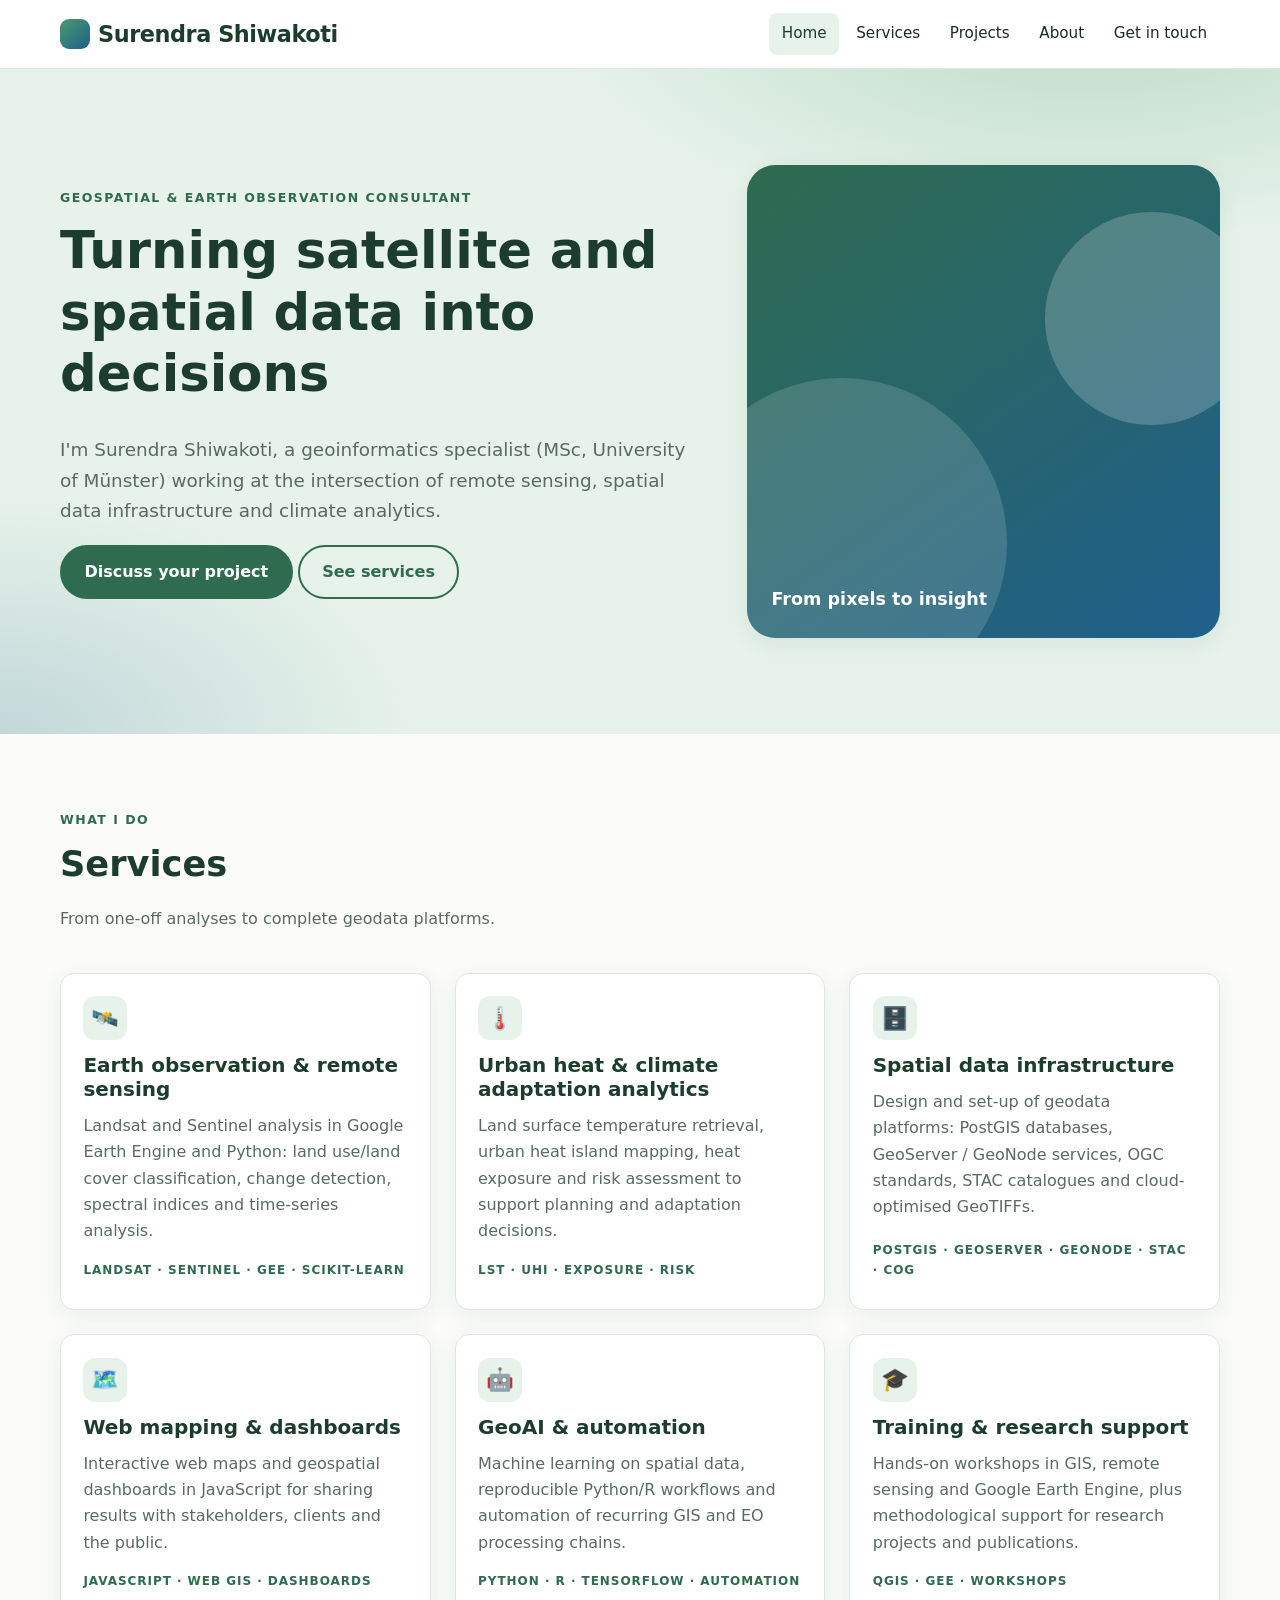
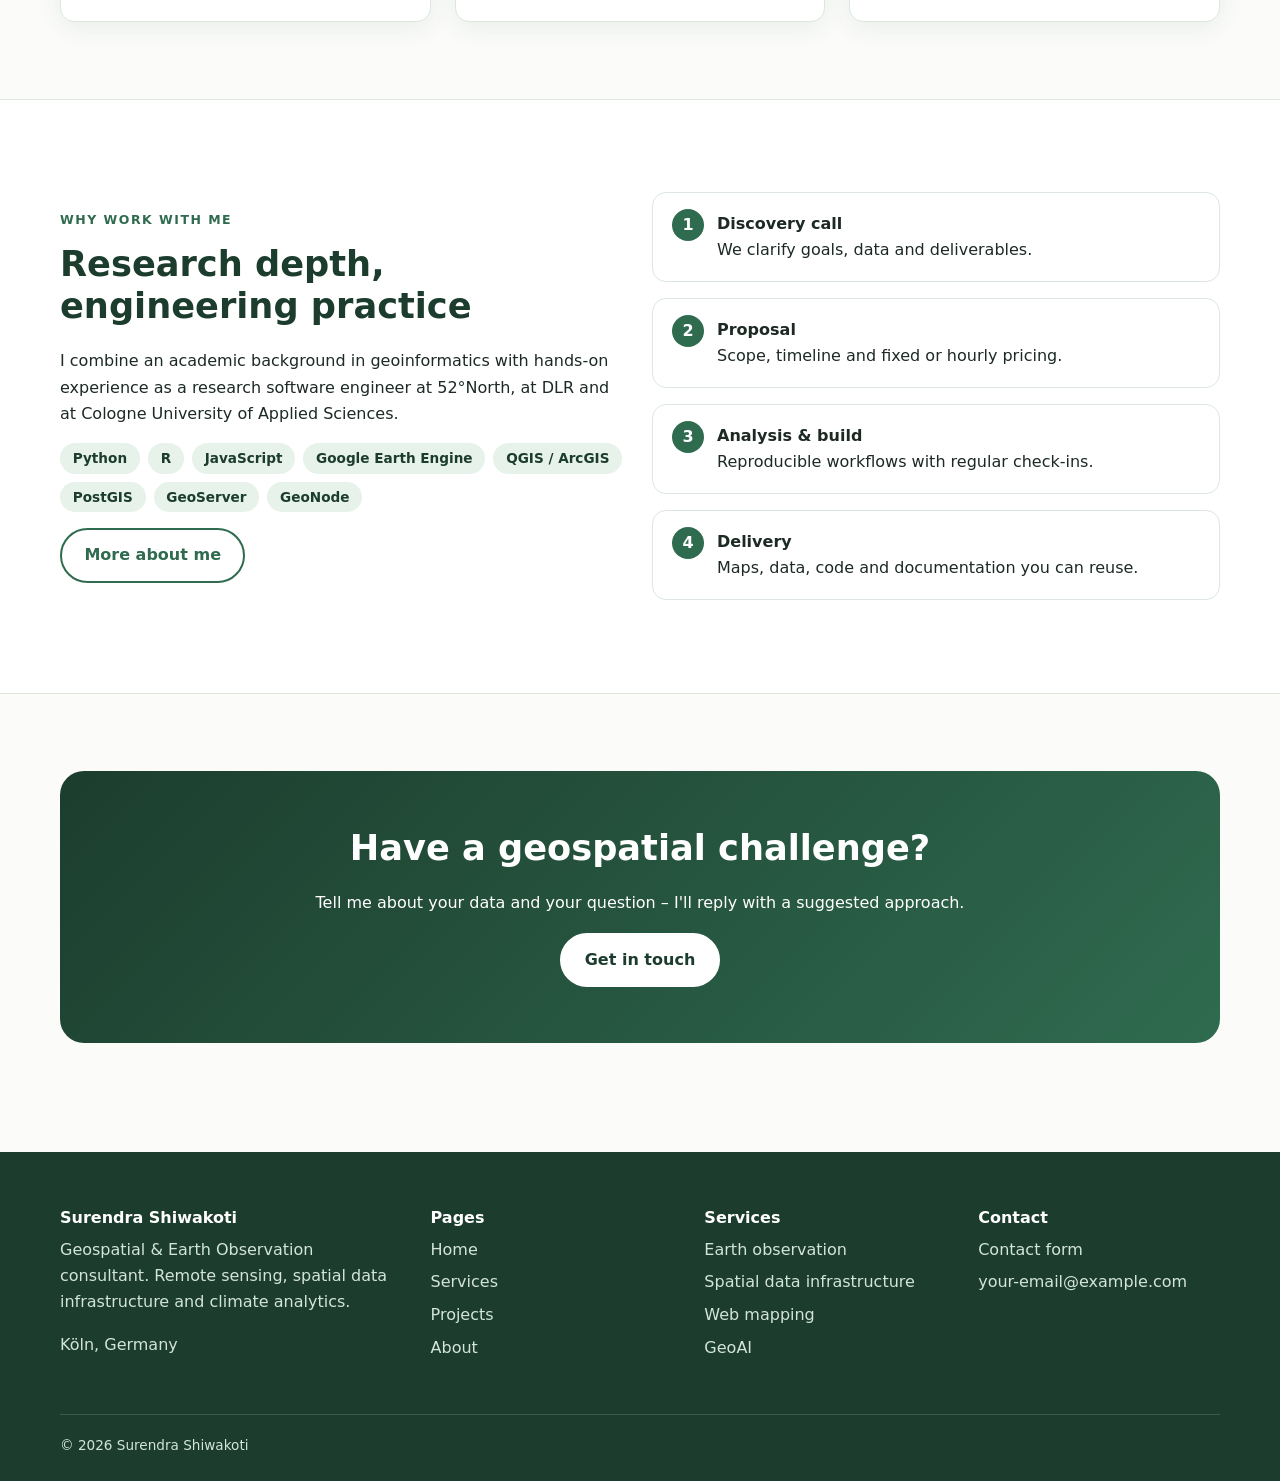
==== index.html @ d93bb08f "Add files via upload" ====
<!doctype html>
<html lang="en"><head><meta charset="utf-8"><meta name="viewport" content="width=device-width, initial-scale=1">
<title>Geospatial & Earth Observation Consultant – Surendra Shiwakoti</title><meta name="description" content="Geospatial consulting: remote sensing, Google Earth Engine, spatial data infrastructure, urban heat and climate analytics.">
<link rel="stylesheet" href="assets/style.css"></head><body>
<a class="skip" href="#main">Skip to content</a>
<header class="site-header"><div class="container header-inner">
<a class="brand" href="index.html"><span class="brand-mark"></span>Surendra Shiwakoti</a>
<button class="menu-toggle" aria-expanded="false" aria-label="Menu">☰ Menu</button>
<nav class="main-nav" aria-label="Main"><ul><li><a href="index.html" aria-current="page">Home</a></li><li><a href="services.html">Services</a></li><li><a href="projects.html">Projects</a></li><li><a href="about.html">About</a></li><li><a class="btn" href="contact.html">Get in touch</a></li></ul></nav></div></header><main id="main">
<section class="hero"><div class="container hero-grid"><div>
<div class="eyebrow">Geospatial &amp; Earth Observation Consultant</div>
<h1>Turning satellite and spatial data into decisions</h1>
<p class="lead">I'm Surendra Shiwakoti, a geoinformatics specialist (MSc, University of Münster) working at the intersection of remote sensing, spatial data infrastructure and climate analytics.</p>
<p><a class="btn" href="contact.html">Discuss your project</a> <a class="btn ghost" href="services.html">See services</a></p>
</div><div class="hero-art" role="img" aria-label="Abstract illustration"><span>From pixels to insight</span></div></div></section>

<section><div class="container"><div class="section-head"><div class="eyebrow">What I do</div><h2>Services</h2>
<p>From one-off analyses to complete geodata platforms.</p></div>
<div class="grid cols-3"><article class="card" id="eo"><div class="body"><div class="icon">🛰️</div><h3>Earth observation & remote sensing</h3><p>Landsat and Sentinel analysis in Google Earth Engine and Python: land use/land cover classification, change detection, spectral indices and time-series analysis.</p><div class="tag">Landsat · Sentinel · GEE · scikit-learn</div></div></article><article class="card" id="climate"><div class="body"><div class="icon">🌡️</div><h3>Urban heat & climate adaptation analytics</h3><p>Land surface temperature retrieval, urban heat island mapping, heat exposure and risk assessment to support planning and adaptation decisions.</p><div class="tag">LST · UHI · exposure · risk</div></div></article><article class="card" id="sdi"><div class="body"><div class="icon">🗄️</div><h3>Spatial data infrastructure</h3><p>Design and set-up of geodata platforms: PostGIS databases, GeoServer / GeoNode services, OGC standards, STAC catalogues and cloud-optimised GeoTIFFs.</p><div class="tag">PostGIS · GeoServer · GeoNode · STAC · COG</div></div></article><article class="card" id="web"><div class="body"><div class="icon">🗺️</div><h3>Web mapping & dashboards</h3><p>Interactive web maps and geospatial dashboards in JavaScript for sharing results with stakeholders, clients and the public.</p><div class="tag">JavaScript · web GIS · dashboards</div></div></article><article class="card" id="geoai"><div class="body"><div class="icon">🤖</div><h3>GeoAI & automation</h3><p>Machine learning on spatial data, reproducible Python/R workflows and automation of recurring GIS and EO processing chains.</p><div class="tag">Python · R · TensorFlow · automation</div></div></article><article class="card" id="training"><div class="body"><div class="icon">🎓</div><h3>Training & research support</h3><p>Hands-on workshops in GIS, remote sensing and Google Earth Engine, plus methodological support for research projects and publications.</p><div class="tag">QGIS · GEE · workshops</div></div></article></div></div></section>

<section class="alt"><div class="container grid cols-2" style="align-items:center"><div>
<div class="eyebrow">Why work with me</div><h2>Research depth, engineering practice</h2>
<p>I combine an academic background in geoinformatics with hands-on experience as a research software engineer at 52°North, at DLR and at Cologne University of Applied Sciences.</p>
<ul class="chips"><li>Python</li><li>R</li><li>JavaScript</li><li>Google Earth Engine</li><li>QGIS / ArcGIS</li><li>PostGIS</li><li>GeoServer</li><li>GeoNode</li></ul>
<a class="btn ghost" href="about.html">More about me</a></div>
<ol class="steps"><li><strong>Discovery call</strong><br>We clarify goals, data and deliverables.</li>
<li><strong>Proposal</strong><br>Scope, timeline and fixed or hourly pricing.</li>
<li><strong>Analysis &amp; build</strong><br>Reproducible workflows with regular check-ins.</li>
<li><strong>Delivery</strong><br>Maps, data, code and documentation you can reuse.</li></ol></div></section>

<section><div class="container"><div class="cta"><h2>Have a geospatial challenge?</h2>
<p>Tell me about your data and your question – I'll reply with a suggested approach.</p><a class="btn" href="contact.html">Get in touch</a></div></div></section></main><footer class="site-footer"><div class="container">
<div class="footer-grid">
<div><h4>Surendra Shiwakoti</h4><p>Geospatial &amp; Earth Observation consultant. Remote sensing, spatial data infrastructure and climate analytics.</p><p>Köln, Germany</p></div>
<div><h4>Pages</h4><ul><li><a href="index.html">Home</a></li><li><a href="services.html">Services</a></li><li><a href="projects.html">Projects</a></li><li><a href="about.html">About</a></li></ul></div>
<div><h4>Services</h4><ul><li><a href="services.html#eo">Earth observation</a></li><li><a href="services.html#sdi">Spatial data infrastructure</a></li><li><a href="services.html#web">Web mapping</a></li><li><a href="services.html#geoai">GeoAI</a></li></ul></div>
<div><h4>Contact</h4><ul><li><a href="contact.html">Contact form</a></li><li>your-email@example.com</li></ul></div>
</div><div class="copyright">© 2026 Surendra Shiwakoti</div></div></footer>
<script src="assets/main.js"></script></body></html>
---- assets/style.css ----
:root {
  --green-900: #1c3d2e;
  --green-700: #2f6b4f;
  --green-500: #4a9a6f;
  --green-100: #e6f2ea;
  --blue-700: #1f5f8b;
  --blue-100: #e3f0f8;
  --ink: #1d2a24;
  --muted: #5a6a62;
  --bg: #fbfcfa;
  --card: #ffffff;
  --line: #dde7e0;
  --radius: 14px;
  --shadow: 0 6px 24px rgba(28, 61, 46, 0.08);
  --max: 1160px;
}

* { box-sizing: border-box; }
html { scroll-behavior: smooth; }
body {
  margin: 0;
  font-family: "Inter", system-ui, -apple-system, "Segoe UI", Roboto, sans-serif;
  color: var(--ink);
  background: var(--bg);
  line-height: 1.65;
}
img { max-width: 100%; display: block; }
a { color: var(--blue-700); }
h1, h2, h3, h4 { line-height: 1.2; color: var(--green-900); margin: 0 0 .6em; }
h1 { font-size: clamp(2rem, 4vw, 3.2rem); }
h2 { font-size: clamp(1.5rem, 3vw, 2.2rem); }
h3 { font-size: 1.25rem; }
p { margin: 0 0 1em; }

.container { width: min(100% - 2rem, var(--max)); margin-inline: auto; }
.skip { position: absolute; left: -999px; }
.skip:focus { left: 1rem; top: 1rem; background: #fff; padding: .5rem 1rem; z-index: 100; }

/* Header */
.site-header {
  position: sticky; top: 0; z-index: 50;
  background: rgba(255,255,255,.92);
  backdrop-filter: blur(8px);
  border-bottom: 1px solid var(--line);
}
.header-inner { display: flex; align-items: center; gap: 1.5rem; min-height: 68px; }
.brand { font-weight: 800; font-size: 1.4rem; color: var(--green-900); text-decoration: none; letter-spacing: -.02em; display: flex; align-items: center; gap: .5rem; }
.brand-mark { width: 30px; height: 30px; border-radius: 9px; background: linear-gradient(135deg, var(--green-500), var(--blue-700)); display: inline-block; }
nav.main-nav { margin-left: auto; }
nav.main-nav ul { list-style: none; display: flex; gap: .25rem; margin: 0; padding: 0; align-items: center; }
nav.main-nav a, nav.main-nav button.drop-btn {
  display: block; padding: .5rem .8rem; border-radius: 8px; text-decoration: none;
  color: var(--ink); font: inherit; font-size: .95rem; background: none; border: 0; cursor: pointer;
}
nav.main-nav a:hover, nav.main-nav button.drop-btn:hover, nav.main-nav a[aria-current="page"] { background: var(--green-100); color: var(--green-900); }
.has-drop { position: relative; }
.dropdown {
  position: absolute; top: 100%; left: 0; min-width: 230px;
  background: #fff; border: 1px solid var(--line); border-radius: 12px; box-shadow: var(--shadow);
  padding: .4rem; display: none; flex-direction: column;
}
.has-drop:hover .dropdown, .has-drop:focus-within .dropdown, .has-drop.open .dropdown { display: flex; }
.btn {
  display: inline-block; padding: .75rem 1.4rem; border-radius: 999px; text-decoration: none;
  background: var(--green-700); color: #fff; font-weight: 600; border: 2px solid var(--green-700);
  transition: transform .15s, background .15s;
}
.btn:hover { background: var(--green-900); border-color: var(--green-900); transform: translateY(-1px); color: #fff; }
.btn.ghost { background: transparent; color: var(--green-700); }
.btn.ghost:hover { background: var(--green-100); color: var(--green-900); }
.menu-toggle { display: none; margin-left: auto; background: none; border: 1px solid var(--line); border-radius: 8px; padding: .5rem .8rem; font-size: 1rem; cursor: pointer; }

/* Hero */
.hero {
  background:
    radial-gradient(900px 400px at 85% -10%, rgba(74,154,111,.28), transparent 60%),
    radial-gradient(700px 400px at 0% 100%, rgba(31,95,139,.18), transparent 60%),
    var(--green-100);
  padding: clamp(3rem, 8vw, 6rem) 0;
}
.hero-grid { display: grid; grid-template-columns: 1.15fr .85fr; gap: 3rem; align-items: center; }
.eyebrow { text-transform: uppercase; letter-spacing: .12em; font-size: .78rem; font-weight: 700; color: var(--green-700); margin-bottom: .75rem; }
.hero p.lead { font-size: 1.15rem; color: var(--muted); max-width: 60ch; }
.hero-art {
  aspect-ratio: 1; border-radius: 28px; position: relative; overflow: hidden;
  background: linear-gradient(145deg, var(--green-700), var(--blue-700));
  box-shadow: var(--shadow);
}
.hero-art::before, .hero-art::after {
  content: ""; position: absolute; border-radius: 50%; background: rgba(255,255,255,.14);
}
.hero-art::before { width: 70%; height: 70%; left: -15%; bottom: -15%; }
.hero-art::after { width: 45%; height: 45%; right: -8%; top: 10%; background: rgba(255,255,255,.2); }
.hero-art span { position: absolute; left: 1.5rem; bottom: 1.5rem; color: #fff; font-weight: 700; font-size: 1.1rem; max-width: 18ch; }

/* Sections */
section { padding: clamp(3rem, 6vw, 5rem) 0; }
.section-head { max-width: 62ch; margin-bottom: 2.5rem; }
.section-head p { color: var(--muted); }
.alt { background: #fff; border-block: 1px solid var(--line); }

.grid { display: grid; gap: 1.5rem; }
.grid.cols-3 { grid-template-columns: repeat(auto-fit, minmax(280px, 1fr)); }
.grid.cols-2 { grid-template-columns: repeat(auto-fit, minmax(340px, 1fr)); }

.card {
  background: var(--card); border: 1px solid var(--line); border-radius: var(--radius);
  overflow: hidden; display: flex; flex-direction: column; box-shadow: var(--shadow);
  transition: transform .2s;
}
.card:hover { transform: translateY(-3px); }
.card .thumb { aspect-ratio: 16/9; background: linear-gradient(135deg, var(--green-500), var(--blue-700)); }
.card .thumb.t2 { background: linear-gradient(135deg, var(--blue-700), #6bb3d9); }
.card .thumb.t3 { background: linear-gradient(135deg, #7fb77e, var(--green-900)); }
.card .body { padding: 1.4rem; display: flex; flex-direction: column; flex: 1; }
.card .tag { font-size: .75rem; font-weight: 700; color: var(--green-700); text-transform: uppercase; letter-spacing: .08em; margin-bottom: .4rem; }
.card h3 a { color: inherit; text-decoration: none; }
.card p { color: var(--muted); flex: 1; }
.card .more { font-weight: 600; text-decoration: none; }

.stat { display: flex; gap: 1.2rem; align-items: center; margin: 1.5rem 0; }
.stat strong { font-size: 3rem; color: var(--green-700); line-height: 1; }

.cta {
  background: linear-gradient(135deg, var(--green-900), var(--green-700));
  color: #fff; border-radius: 24px; padding: clamp(2rem, 5vw, 3.5rem); text-align: center;
}
.cta h2 { color: #fff; }
.cta .btn { background: #fff; color: var(--green-900); border-color: #fff; }

/* Testimonials */
.quote { background: var(--card); border: 1px solid var(--line); border-radius: var(--radius); padding: 1.5rem; }
.quote h4 { font-size: .85rem; text-transform: uppercase; letter-spacing: .08em; color: var(--green-700); margin-bottom: .5rem; }
.quote p { font-style: italic; color: var(--muted); margin: 0; }

/* FAQ */
details { background: var(--card); border: 1px solid var(--line); border-radius: 12px; padding: 1rem 1.25rem; margin-bottom: .75rem; }
summary { cursor: pointer; font-weight: 600; color: var(--green-900); }
details[open] summary { margin-bottom: .6rem; }
details p { margin: 0; color: var(--muted); }

/* Page header */
.page-head { background: var(--green-100); padding: 3rem 0 2.5rem; border-bottom: 1px solid var(--line); }
.page-head p { color: var(--muted); max-width: 60ch; margin: 0; }
.prose { max-width: 74ch; }
.prose ul { padding-left: 1.2rem; }

/* Form */
form.contact { display: grid; gap: 1rem; max-width: 560px; }
form.contact label { font-weight: 600; font-size: .9rem; display: grid; gap: .3rem; }
form.contact input, form.contact textarea {
  font: inherit; padding: .75rem .9rem; border: 1px solid var(--line); border-radius: 10px; background: #fff;
}
form.contact input:focus, form.contact textarea:focus { outline: 2px solid var(--green-500); }

/* Footer */
.site-footer { background: var(--green-900); color: #d3e4da; padding: 3.5rem 0 1.5rem; margin-top: 2rem; }
.site-footer a { color: #d3e4da; text-decoration: none; }
.site-footer a:hover { text-decoration: underline; }
.site-footer h4 { color: #fff; font-size: 1rem; }
.footer-grid { display: grid; grid-template-columns: 1.4fr 1fr 1fr 1fr; gap: 2rem; }
.site-footer ul { list-style: none; padding: 0; margin: 0; display: grid; gap: .4rem; }
.copyright { border-top: 1px solid rgba(255,255,255,.15); margin-top: 2.5rem; padding-top: 1.2rem; font-size: .85rem; }

@media (max-width: 900px) {
  .hero-grid, .footer-grid { grid-template-columns: 1fr; }
  .hero-art { aspect-ratio: 16/9; }
  .menu-toggle { display: block; }
  nav.main-nav { display: none; position: absolute; top: 68px; left: 0; right: 0; background: #fff; border-bottom: 1px solid var(--line); padding: 1rem; margin: 0; }
  nav.main-nav.open { display: block; }
  nav.main-nav ul { flex-direction: column; align-items: stretch; }
  .dropdown { position: static; display: flex; box-shadow: none; border: 0; padding-left: 1rem; }
}
@media (prefers-reduced-motion: reduce) { * { transition: none !important; scroll-behavior: auto !important; } }

/* Consultant additions */
.chips { display: flex; flex-wrap: wrap; gap: .5rem; margin: 0 0 1rem; padding: 0; list-style: none; }
.chips li { background: var(--green-100); color: var(--green-900); border-radius: 999px; padding: .25rem .8rem; font-size: .85rem; font-weight: 600; }
.timeline { border-left: 3px solid var(--green-500); padding-left: 1.5rem; display: grid; gap: 1.6rem; }
.timeline .when { font-size: .8rem; font-weight: 700; color: var(--green-700); text-transform: uppercase; letter-spacing: .08em; }
.timeline h3 { margin-bottom: .2rem; }
.timeline p { margin: 0; color: var(--muted); }
.icon { width: 44px; height: 44px; border-radius: 12px; background: var(--green-100); display: grid; place-items: center; font-size: 1.4rem; margin-bottom: .8rem; }
.steps { counter-reset: s; display: grid; gap: 1rem; padding: 0; list-style: none; }
.steps li { counter-increment: s; background: var(--card); border: 1px solid var(--line); border-radius: var(--radius); padding: 1.1rem 1.3rem 1.1rem 4rem; position: relative; }
.steps li::before { content: counter(s); position: absolute; left: 1.2rem; top: 1rem; width: 2rem; height: 2rem; border-radius: 50%; background: var(--green-700); color: #fff; display: grid; place-items: center; font-weight: 700; }
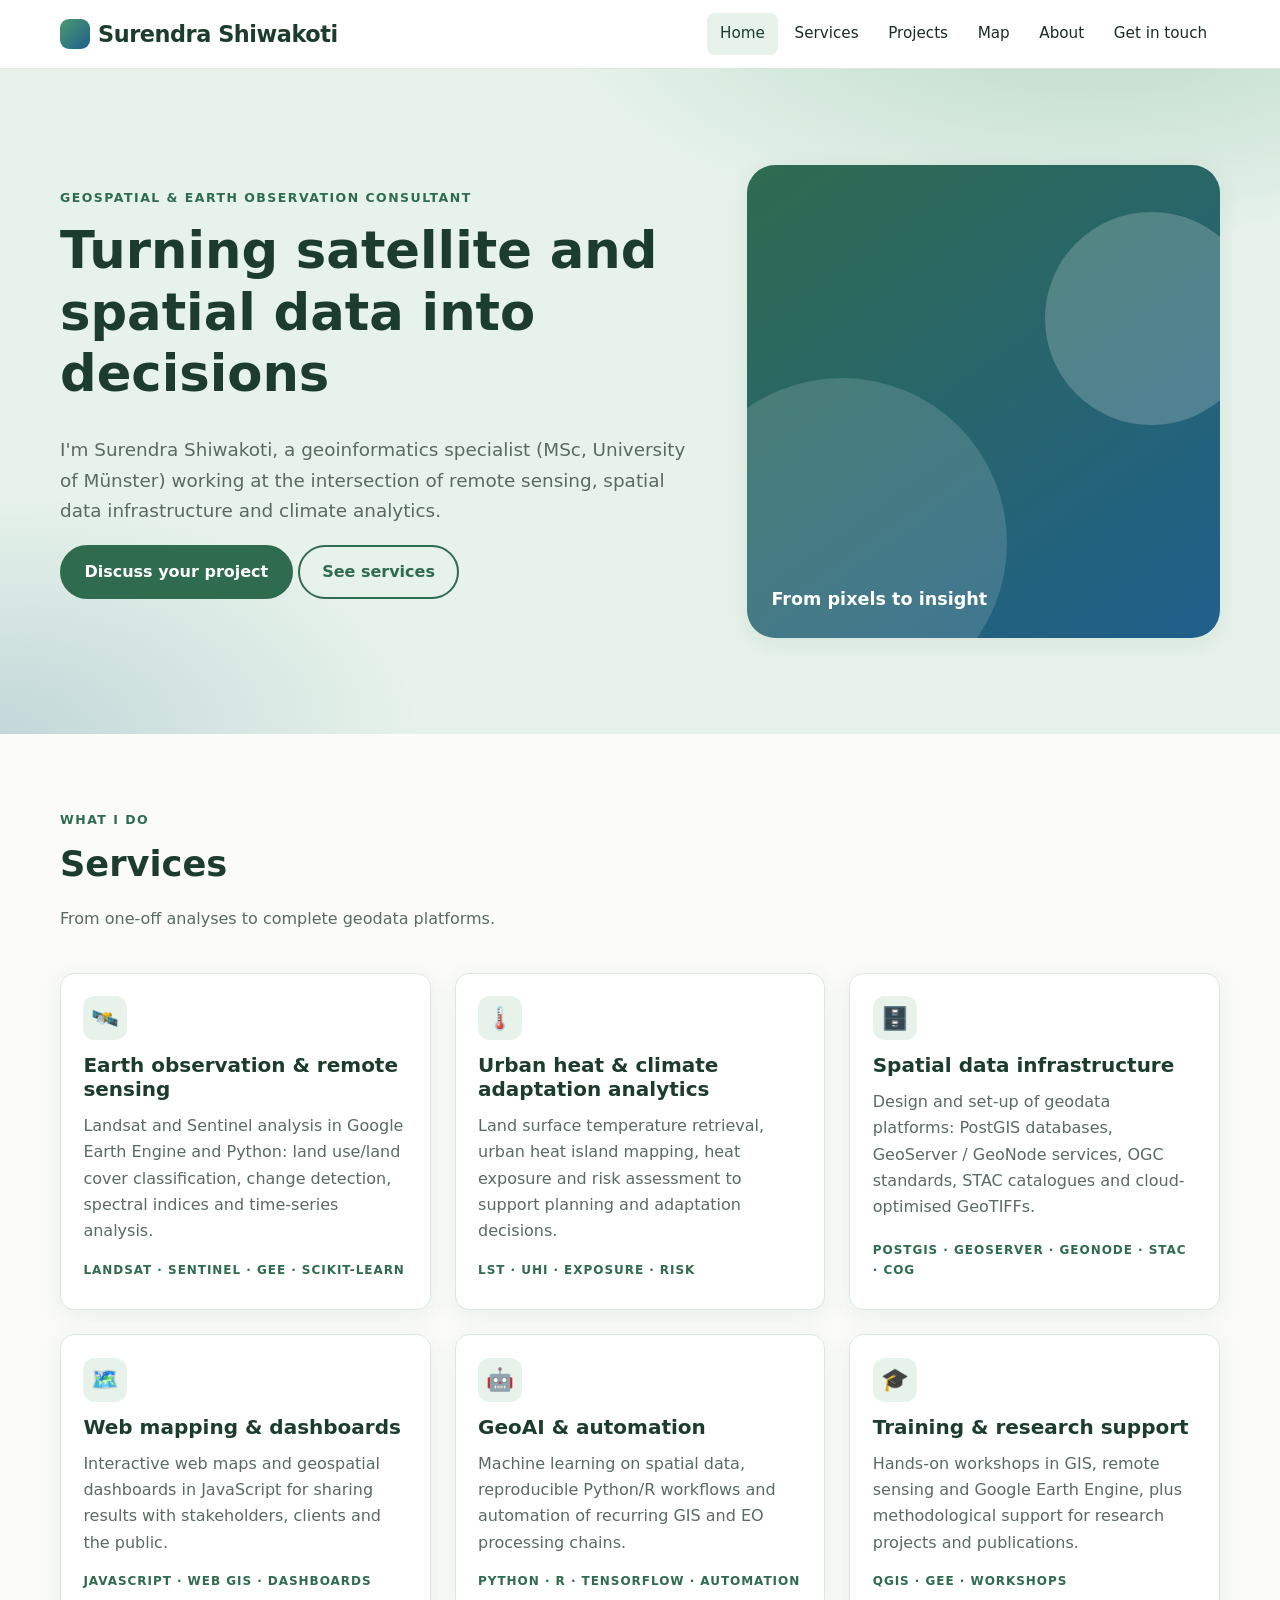
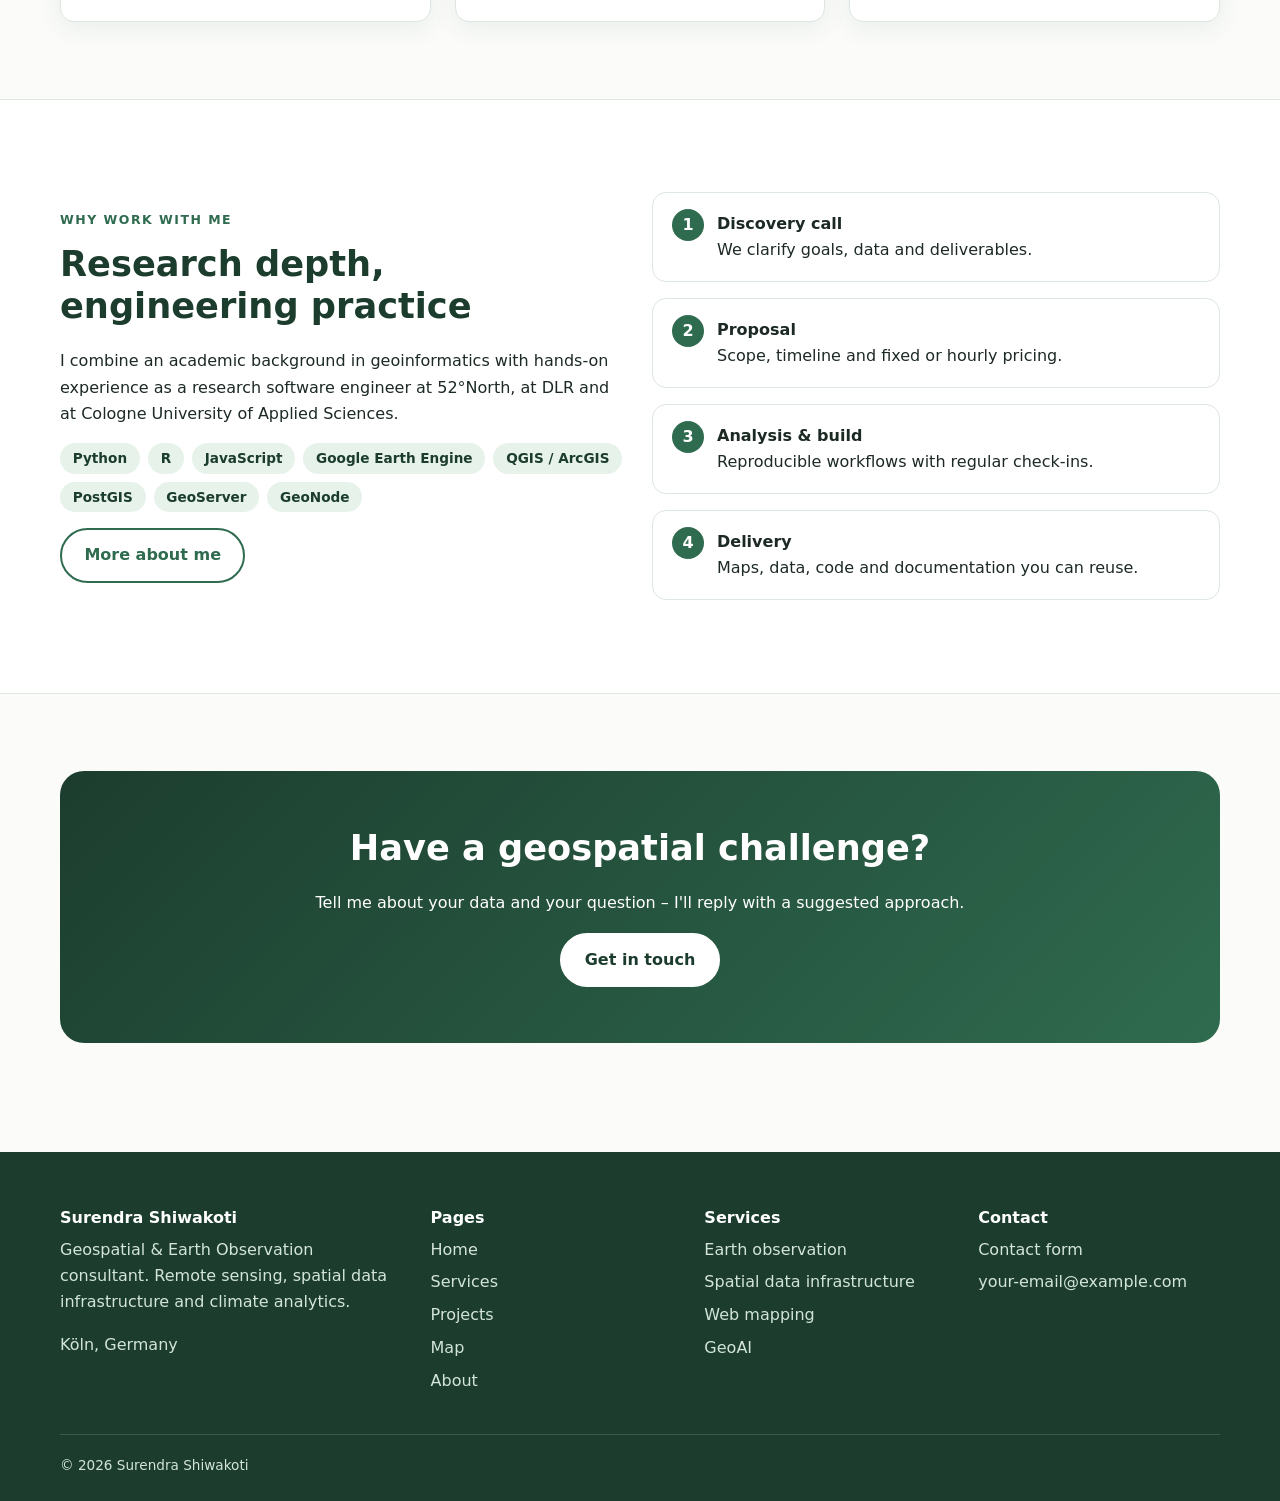
==== commit 6fab1b75: "Add Chitwan Landsat map, Python pipeline and Pages workflow - pipeline/: geosuren package (Planetary" ====
--- a/index.html
+++ b/index.html
@@ -6,7 +6,7 @@
 <header class="site-header"><div class="container header-inner">
 <a class="brand" href="index.html"><span class="brand-mark"></span>Surendra Shiwakoti</a>
 <button class="menu-toggle" aria-expanded="false" aria-label="Menu">☰ Menu</button>
-<nav class="main-nav" aria-label="Main"><ul><li><a href="index.html" aria-current="page">Home</a></li><li><a href="services.html">Services</a></li><li><a href="projects.html">Projects</a></li><li><a href="about.html">About</a></li><li><a class="btn" href="contact.html">Get in touch</a></li></ul></nav></div></header><main id="main">
+<nav class="main-nav" aria-label="Main"><ul><li><a href="index.html" aria-current="page">Home</a></li><li><a href="services.html">Services</a></li><li><a href="projects.html">Projects</a></li><li><a href="map.html">Map</a></li><li><a href="about.html">About</a></li><li><a class="btn" href="contact.html">Get in touch</a></li></ul></nav></div></header><main id="main">
 <section class="hero"><div class="container hero-grid"><div>
 <div class="eyebrow">Geospatial &amp; Earth Observation Consultant</div>
 <h1>Turning satellite and spatial data into decisions</h1>
@@ -32,7 +32,7 @@
 <p>Tell me about your data and your question – I'll reply with a suggested approach.</p><a class="btn" href="contact.html">Get in touch</a></div></div></section></main><footer class="site-footer"><div class="container">
 <div class="footer-grid">
 <div><h4>Surendra Shiwakoti</h4><p>Geospatial &amp; Earth Observation consultant. Remote sensing, spatial data infrastructure and climate analytics.</p><p>Köln, Germany</p></div>
-<div><h4>Pages</h4><ul><li><a href="index.html">Home</a></li><li><a href="services.html">Services</a></li><li><a href="projects.html">Projects</a></li><li><a href="about.html">About</a></li></ul></div>
+<div><h4>Pages</h4><ul><li><a href="index.html">Home</a></li><li><a href="services.html">Services</a></li><li><a href="projects.html">Projects</a></li><li><a href="map.html">Map</a></li><li><a href="about.html">About</a></li></ul></div>
 <div><h4>Services</h4><ul><li><a href="services.html#eo">Earth observation</a></li><li><a href="services.html#sdi">Spatial data infrastructure</a></li><li><a href="services.html#web">Web mapping</a></li><li><a href="services.html#geoai">GeoAI</a></li></ul></div>
 <div><h4>Contact</h4><ul><li><a href="contact.html">Contact form</a></li><li>your-email@example.com</li></ul></div>
 </div><div class="copyright">© 2026 Surendra Shiwakoti</div></div></footer>
--- a/assets/style.css
+++ b/assets/style.css
@@ -184,3 +184,17 @@
 .steps { counter-reset: s; display: grid; gap: 1rem; padding: 0; list-style: none; }
 .steps li { counter-increment: s; background: var(--card); border: 1px solid var(--line); border-radius: var(--radius); padding: 1.1rem 1.3rem 1.1rem 4rem; position: relative; }
 .steps li::before { content: counter(s); position: absolute; left: 1.2rem; top: 1rem; width: 2rem; height: 2rem; border-radius: 50%; background: var(--green-700); color: #fff; display: grid; place-items: center; font-weight: 700; }
+
+/* Map page */
+#map { height: min(70vh, 600px); border-radius: var(--radius); border: 1px solid var(--line); box-shadow: var(--shadow); z-index: 0; }
+.map-controls { display: grid; gap: 1rem; grid-template-columns: repeat(auto-fit, minmax(220px, 1fr)); align-items: end; margin-bottom: 1rem; }
+.map-controls label { font-weight: 600; font-size: .9rem; display: grid; gap: .3rem; }
+.map-controls input[type=range] { width: 100%; accent-color: var(--green-700); }
+.seg { display: inline-flex; border: 1px solid var(--line); border-radius: 999px; overflow: hidden; }
+.seg button { font: inherit; padding: .5rem 1.1rem; border: 0; background: #fff; cursor: pointer; }
+.seg button[aria-pressed="true"] { background: var(--green-700); color: #fff; }
+.legend { margin-top: 1rem; max-width: 420px; font-size: .85rem; color: var(--muted); }
+.legend-bar { height: 12px; border-radius: 6px; margin: .3rem 0; }
+.legend-row { display: flex; justify-content: space-between; }
+.notice { background: var(--blue-100); border: 1px solid #b9d9ec; border-radius: 12px; padding: 1rem 1.25rem; margin-bottom: 1rem; }
+#chart svg { width: 100%; height: auto; max-width: 720px; }
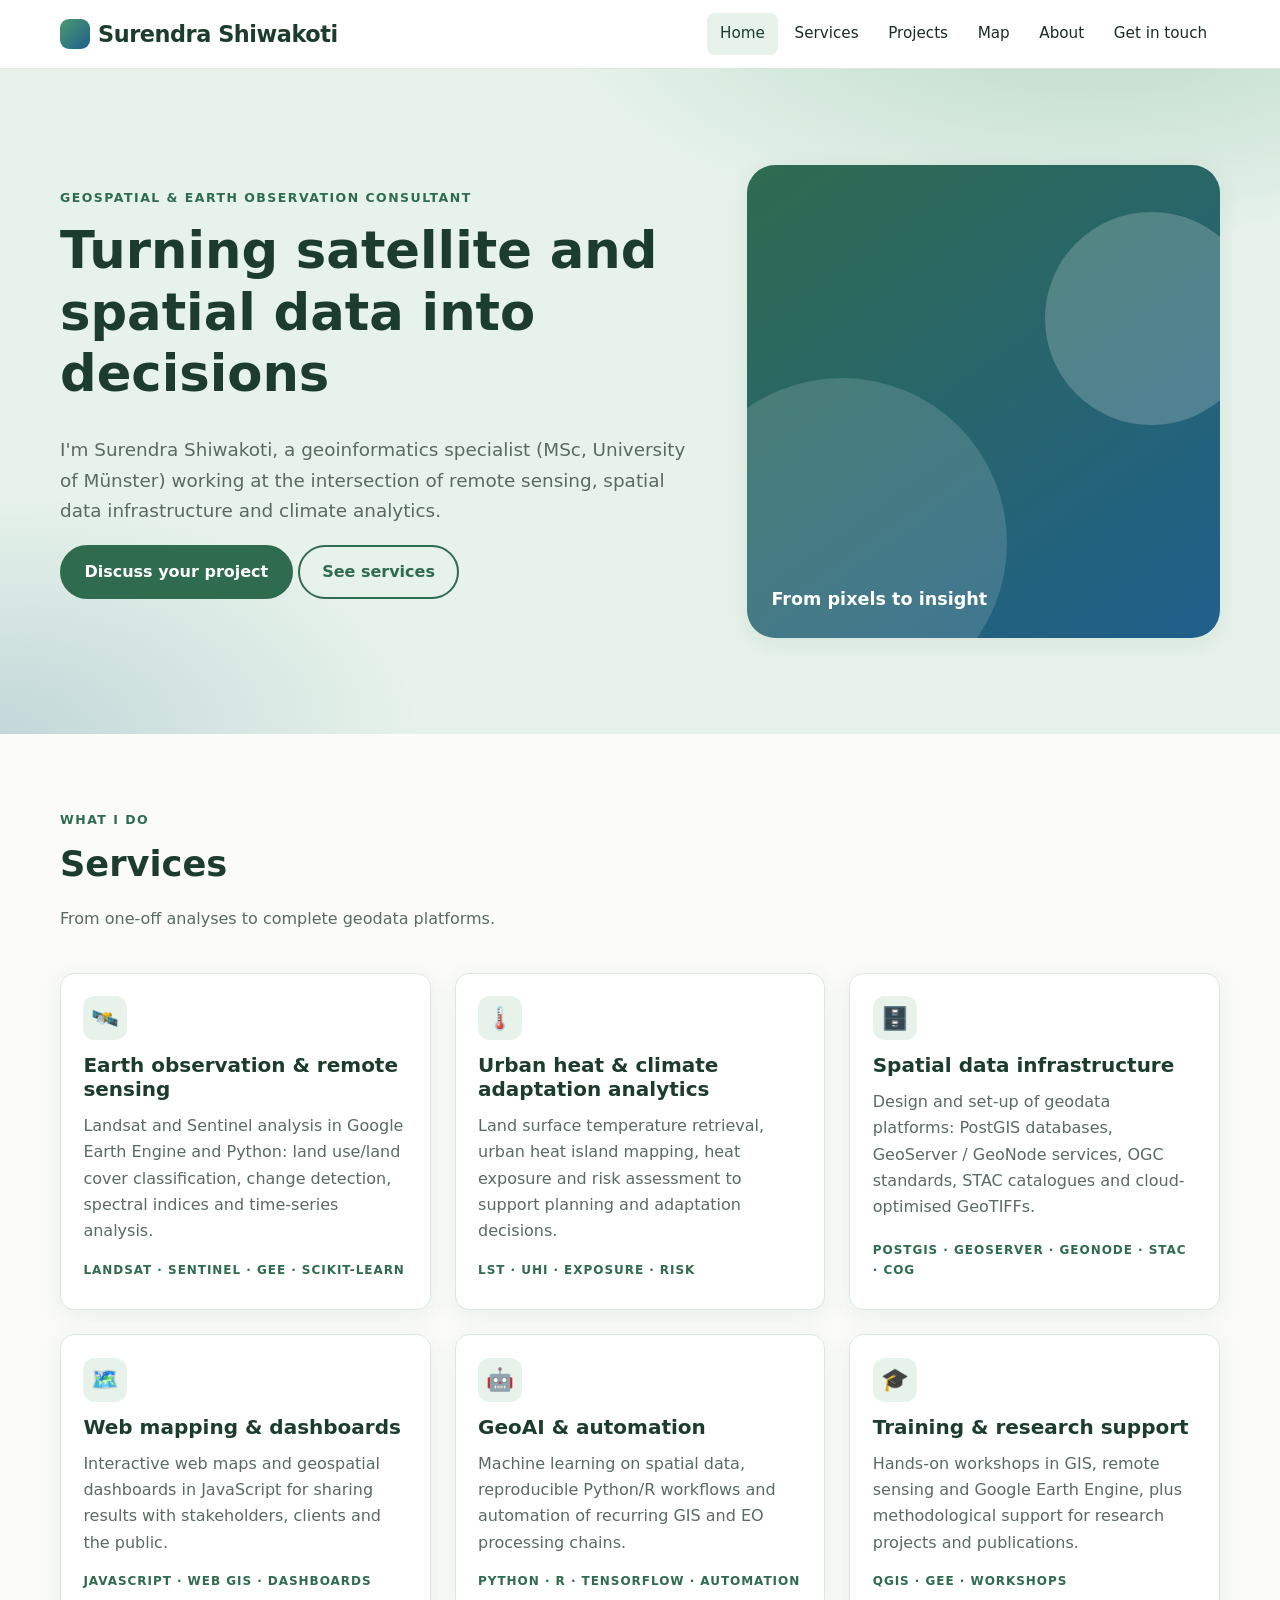
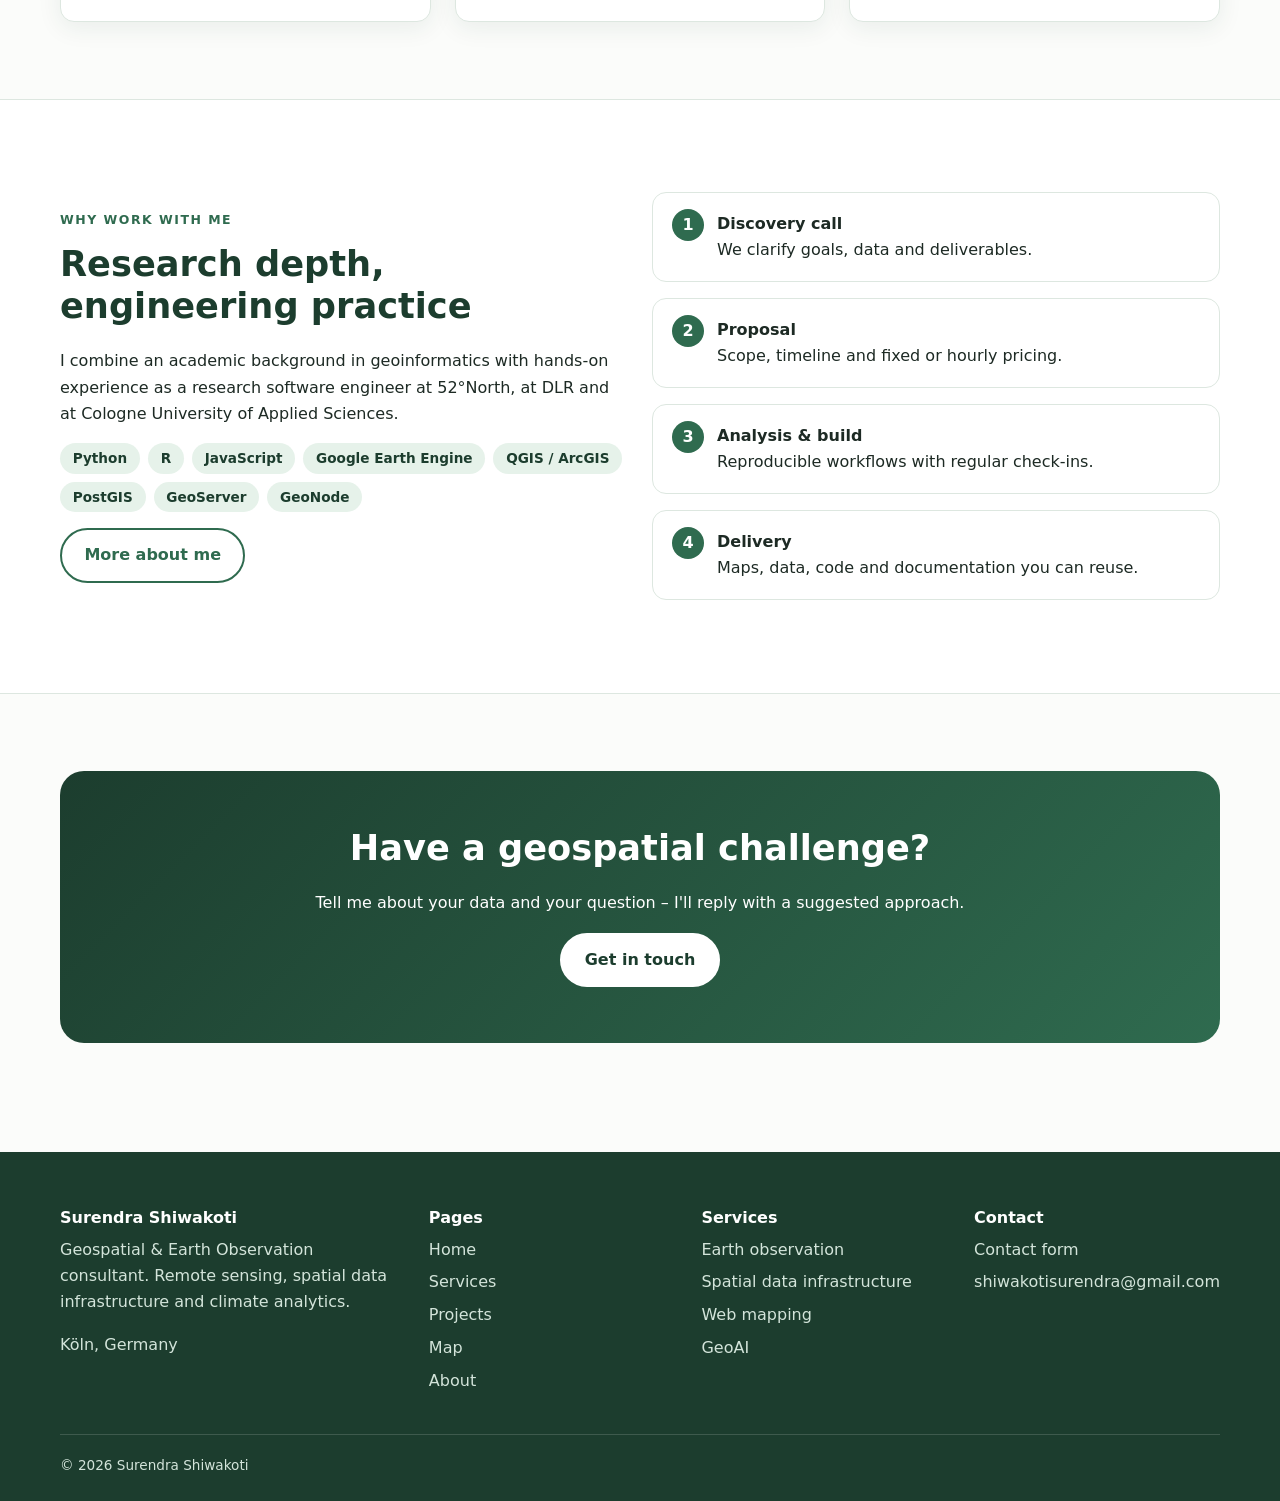
==== commit 67c7ef12: "Update index.html" ====
--- a/index.html
+++ b/index.html
@@ -34,6 +34,6 @@
 <div><h4>Surendra Shiwakoti</h4><p>Geospatial &amp; Earth Observation consultant. Remote sensing, spatial data infrastructure and climate analytics.</p><p>Köln, Germany</p></div>
 <div><h4>Pages</h4><ul><li><a href="index.html">Home</a></li><li><a href="services.html">Services</a></li><li><a href="projects.html">Projects</a></li><li><a href="map.html">Map</a></li><li><a href="about.html">About</a></li></ul></div>
 <div><h4>Services</h4><ul><li><a href="services.html#eo">Earth observation</a></li><li><a href="services.html#sdi">Spatial data infrastructure</a></li><li><a href="services.html#web">Web mapping</a></li><li><a href="services.html#geoai">GeoAI</a></li></ul></div>
-<div><h4>Contact</h4><ul><li><a href="contact.html">Contact form</a></li><li>your-email@example.com</li></ul></div>
+<div><h4>Contact</h4><ul><li><a href="contact.html">Contact form</a></li><li>shiwakotisurendra@gmail.com</li></ul></div>
 </div><div class="copyright">© 2026 Surendra Shiwakoti</div></div></footer>
-<script src="assets/main.js"></script></body></html>+<script src="assets/main.js"></script></body></html>
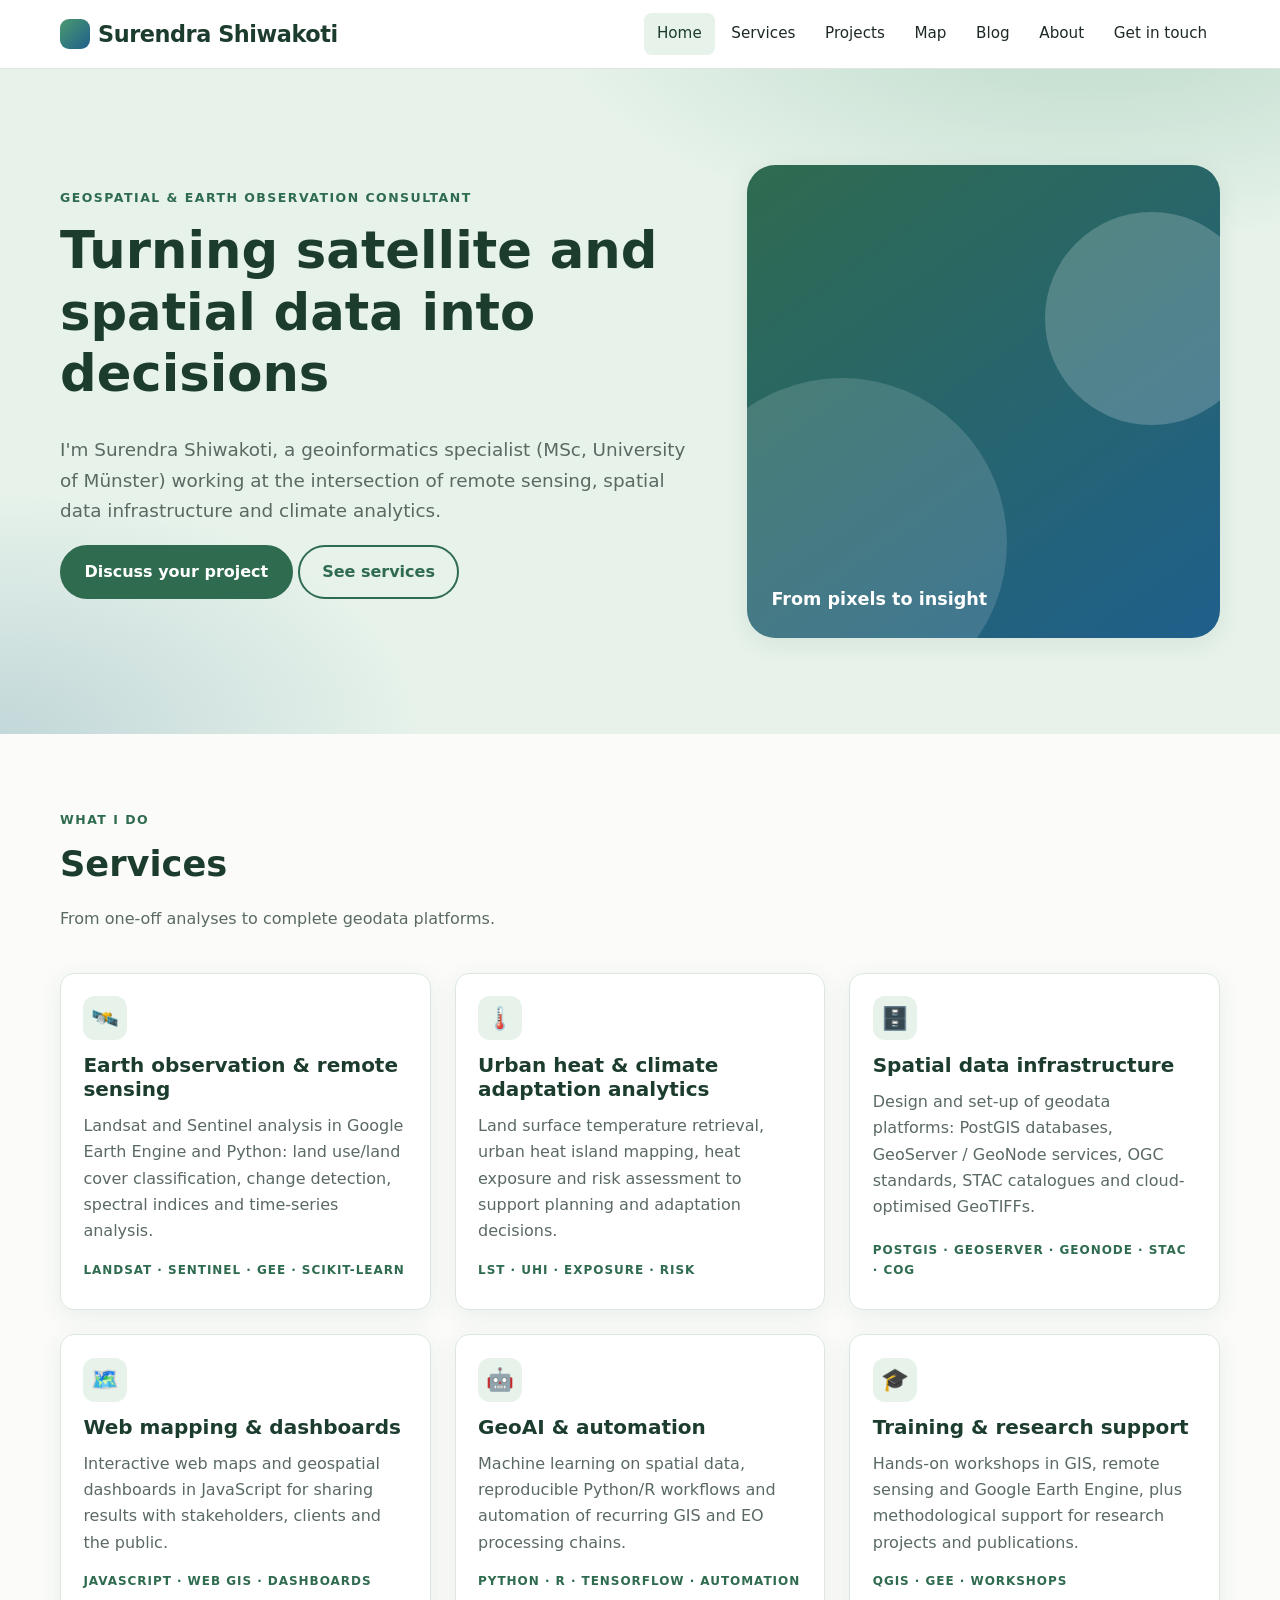
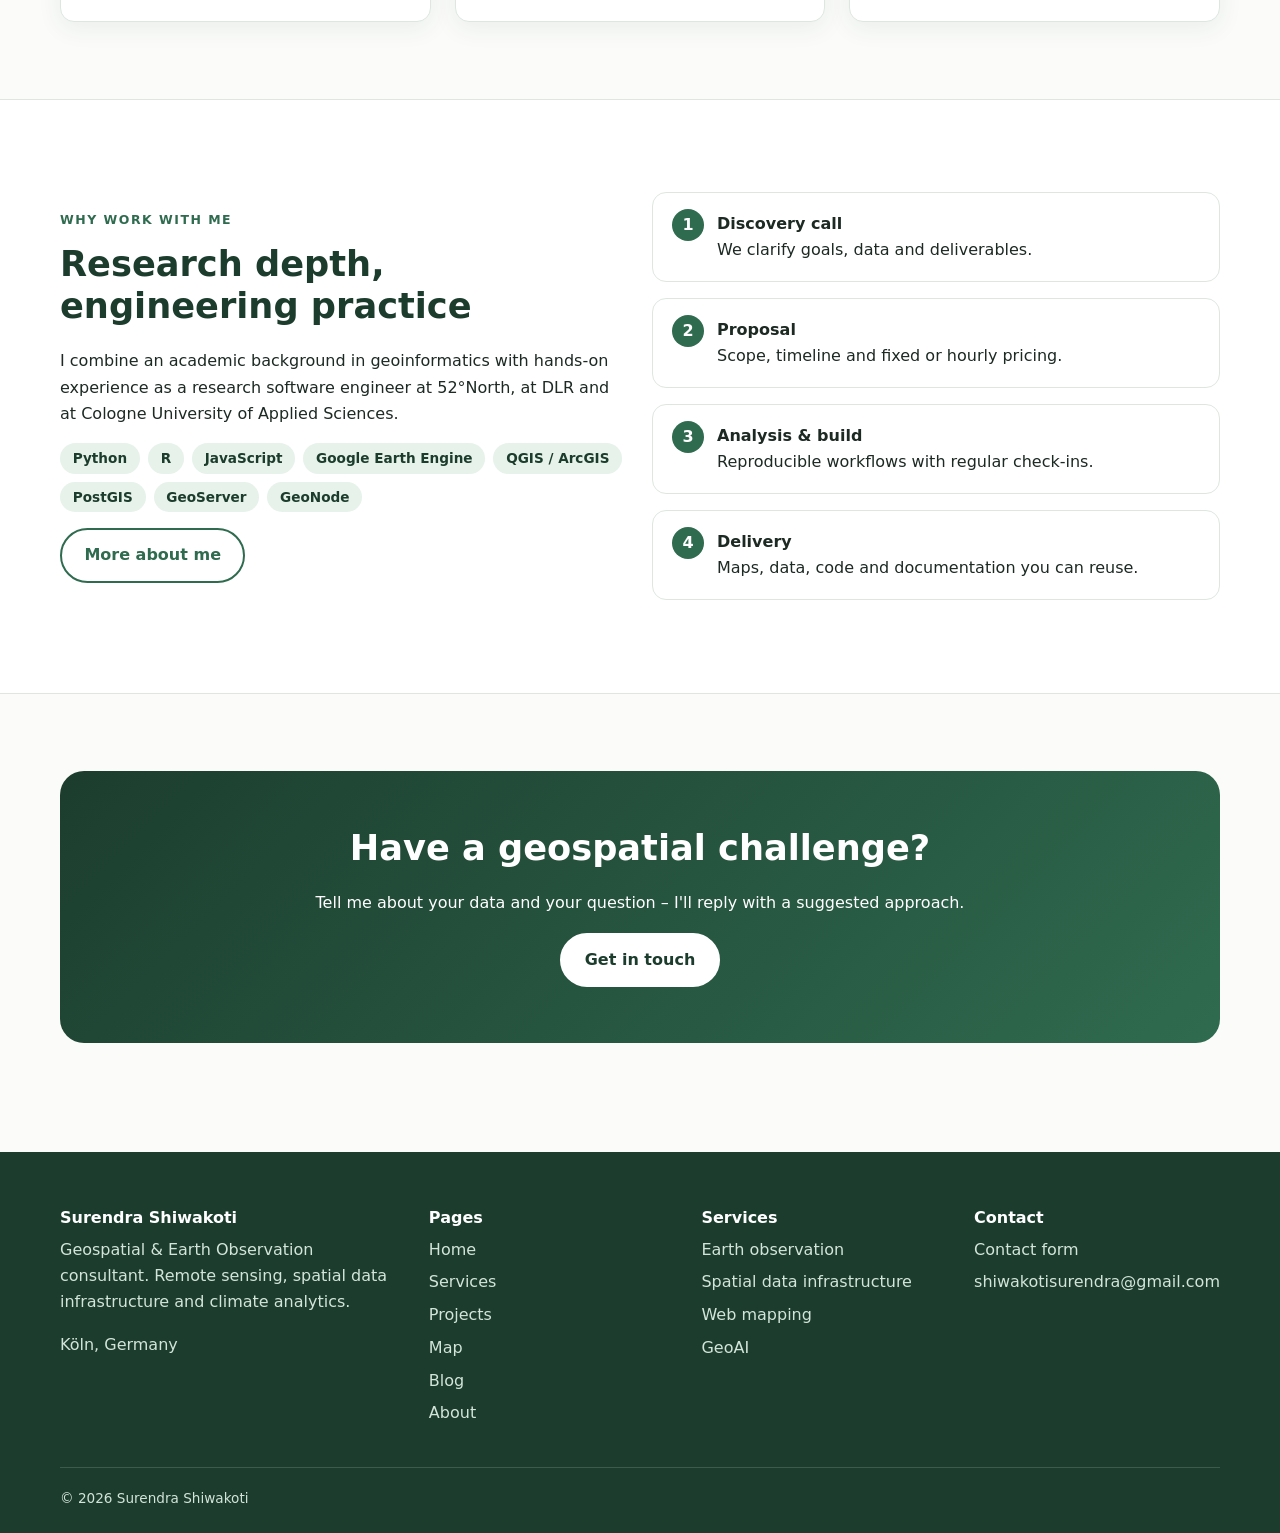
==== commit 369930c3: "Add geospatial blog (Supabase auth + CRUD, map pins)" ====
--- a/index.html
+++ b/index.html
@@ -6,7 +6,7 @@
 <header class="site-header"><div class="container header-inner">
 <a class="brand" href="index.html"><span class="brand-mark"></span>Surendra Shiwakoti</a>
 <button class="menu-toggle" aria-expanded="false" aria-label="Menu">☰ Menu</button>
-<nav class="main-nav" aria-label="Main"><ul><li><a href="index.html" aria-current="page">Home</a></li><li><a href="services.html">Services</a></li><li><a href="projects.html">Projects</a></li><li><a href="map.html">Map</a></li><li><a href="about.html">About</a></li><li><a class="btn" href="contact.html">Get in touch</a></li></ul></nav></div></header><main id="main">
+<nav class="main-nav" aria-label="Main"><ul><li><a href="index.html" aria-current="page">Home</a></li><li><a href="services.html">Services</a></li><li><a href="projects.html">Projects</a></li><li><a href="map.html">Map</a></li><li><a href="blog.html">Blog</a></li><li><a href="about.html">About</a></li><li><a class="btn" href="contact.html">Get in touch</a></li></ul></nav></div></header><main id="main">
 <section class="hero"><div class="container hero-grid"><div>
 <div class="eyebrow">Geospatial &amp; Earth Observation Consultant</div>
 <h1>Turning satellite and spatial data into decisions</h1>
@@ -32,7 +32,7 @@
 <p>Tell me about your data and your question – I'll reply with a suggested approach.</p><a class="btn" href="contact.html">Get in touch</a></div></div></section></main><footer class="site-footer"><div class="container">
 <div class="footer-grid">
 <div><h4>Surendra Shiwakoti</h4><p>Geospatial &amp; Earth Observation consultant. Remote sensing, spatial data infrastructure and climate analytics.</p><p>Köln, Germany</p></div>
-<div><h4>Pages</h4><ul><li><a href="index.html">Home</a></li><li><a href="services.html">Services</a></li><li><a href="projects.html">Projects</a></li><li><a href="map.html">Map</a></li><li><a href="about.html">About</a></li></ul></div>
+<div><h4>Pages</h4><ul><li><a href="index.html">Home</a></li><li><a href="services.html">Services</a></li><li><a href="projects.html">Projects</a></li><li><a href="map.html">Map</a></li><li><a href="blog.html">Blog</a></li><li><a href="about.html">About</a></li></ul></div>
 <div><h4>Services</h4><ul><li><a href="services.html#eo">Earth observation</a></li><li><a href="services.html#sdi">Spatial data infrastructure</a></li><li><a href="services.html#web">Web mapping</a></li><li><a href="services.html#geoai">GeoAI</a></li></ul></div>
 <div><h4>Contact</h4><ul><li><a href="contact.html">Contact form</a></li><li>shiwakotisurendra@gmail.com</li></ul></div>
 </div><div class="copyright">© 2026 Surendra Shiwakoti</div></div></footer>
--- a/assets/style.css
+++ b/assets/style.css
@@ -198,3 +198,28 @@
 .legend-row { display: flex; justify-content: space-between; }
 .notice { background: var(--blue-100); border: 1px solid #b9d9ec; border-radius: 12px; padding: 1rem 1.25rem; margin-bottom: 1rem; }
 #chart svg { width: 100%; height: auto; max-width: 720px; }
+
+/* Blog */
+.blog-head { display: flex; justify-content: space-between; align-items: flex-end; gap: 1.5rem; flex-wrap: wrap; }
+.auth-bar { display: flex; align-items: center; gap: .75rem; font-size: .9rem; flex-wrap: wrap; }
+.btn.small { padding: .35rem .9rem; font-size: .85rem; }
+.btn.danger { color: #a33a2f; border-color: #a33a2f; }
+.btn.danger:hover { background: #fbeae8; color: #7d2a21; border-color: #a33a2f; }
+.panel { background: var(--card); border: 1px solid var(--line); border-radius: var(--radius); padding: clamp(1.2rem, 3vw, 2rem); box-shadow: var(--shadow); margin-bottom: 1.5rem; }
+form.contact.wide { max-width: 760px; }
+form.contact select { font: inherit; padding: .75rem .9rem; border: 1px solid var(--line); border-radius: 10px; background: #fff; }
+.hint { color: var(--muted); font-size: .9rem; }
+.notice.error { background: #fbeae8; border-color: #e6b5af; }
+.blog-toolbar { display: flex; gap: 1rem; align-items: center; flex-wrap: wrap; margin-bottom: 1.25rem; }
+.blog-toolbar input[type=search] { flex: 1; min-width: 200px; font: inherit; padding: .6rem .9rem; border: 1px solid var(--line); border-radius: 999px; background: #fff; }
+.blog-map, .mini-map { height: 380px; border-radius: var(--radius); border: 1px solid var(--line); z-index: 0; margin-bottom: 1.25rem; }
+.mini-map { height: 300px; margin-bottom: .75rem; }
+.post-card .body { gap: .25rem; }
+.post-card h3 { margin-bottom: .3rem; }
+.post-actions { display: flex; gap: .5rem; margin-top: .75rem; }
+fieldset.loc { border: 1px solid var(--line); border-radius: 12px; padding: 1rem; }
+fieldset.loc legend { font-weight: 600; padding: 0 .4rem; }
+.loc-search { display: flex; gap: .5rem; flex-wrap: wrap; margin-bottom: .75rem; }
+.loc-search input { flex: 1; min-width: 180px; font: inherit; padding: .6rem .9rem; border: 1px solid var(--line); border-radius: 10px; }
+.coords { font-size: .85rem; color: var(--muted); margin-top: .5rem; }
+#post-view .lead { font-size: 1.1rem; color: var(--muted); }
